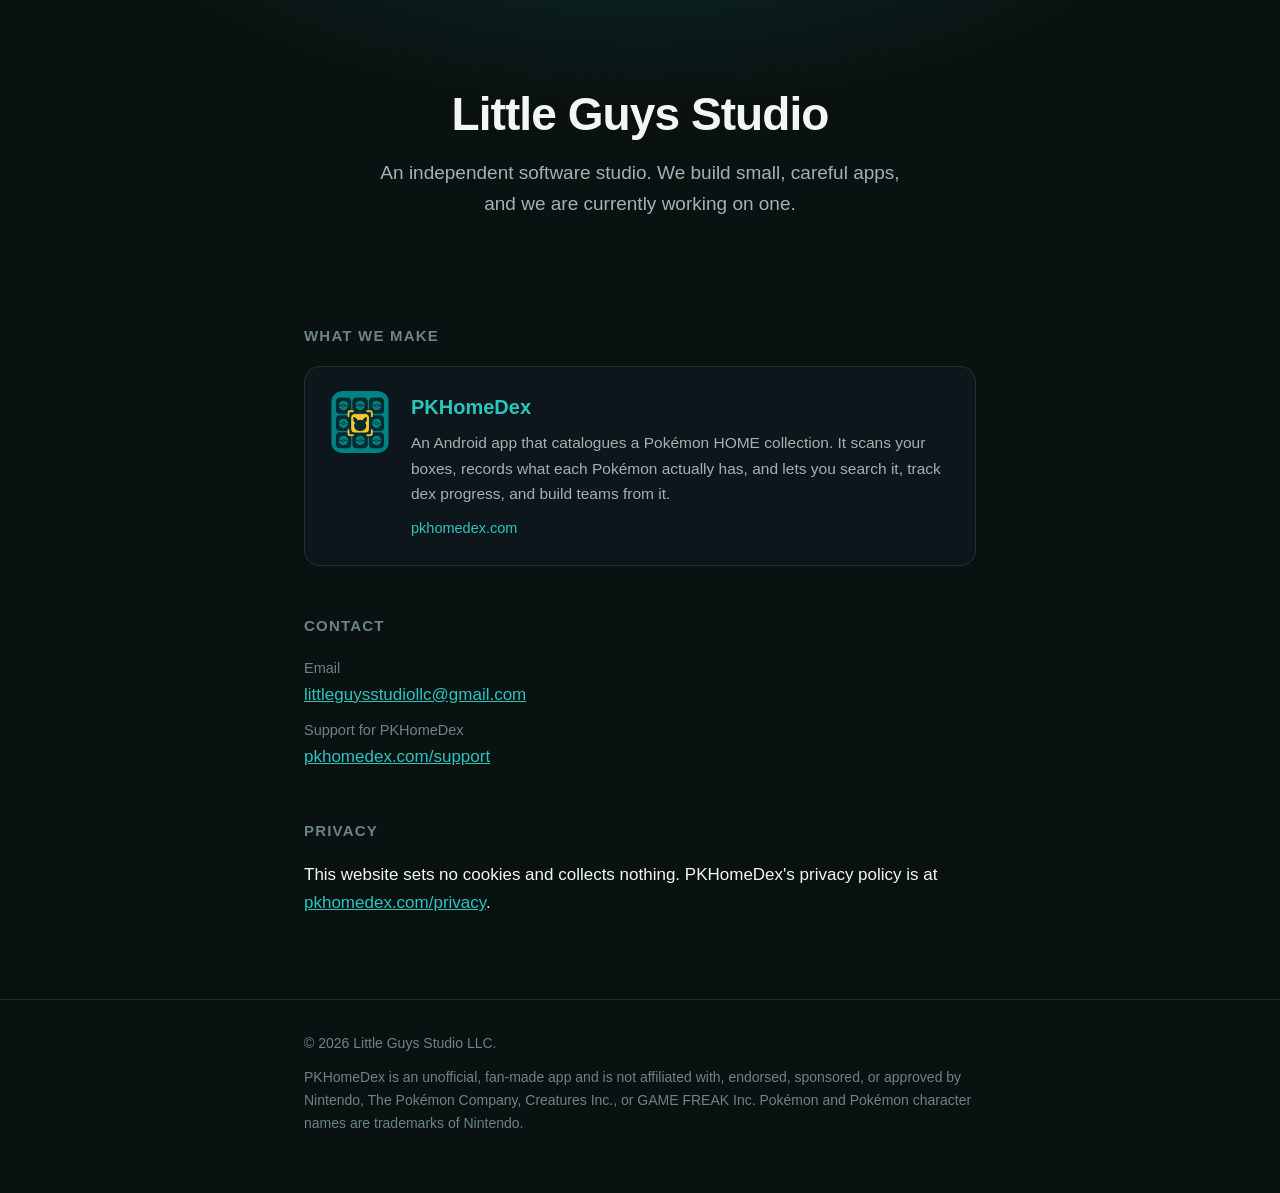
==== index.html @ dea00e98 "Initial site" ====
<!DOCTYPE html>
<html lang="en">
<head>
<meta charset="utf-8">
<meta name="viewport" content="width=device-width, initial-scale=1">
<title>Little Guys Studio</title>
<meta name="description" content="Little Guys Studio LLC is an independent software studio. We make PKHomeDex, an Android app for cataloguing a Pokémon HOME collection.">
<link rel="stylesheet" href="assets/style.css">
</head>
<body>

<header class="masthead">
  <div class="wrap">
    <h1>Little Guys Studio</h1>
    <p>
      An independent software studio. We build small, careful apps, and we are
      currently working on one.
    </p>
  </div>
</header>

<main>
  <div class="wrap">

    <h2>What we make</h2>

    <a class="product" href="https://pkhomedex.com">
      <img src="assets/pkhomedex-icon.png" alt="">
      <span>
        <h3>PKHomeDex</h3>
        <p>
          An Android app that catalogues a Pokémon HOME collection. It scans
          your boxes, records what each Pokémon actually has, and lets you
          search it, track dex progress, and build teams from it.
        </p>
        <span class="go">pkhomedex.com</span>
      </span>
    </a>

    <h2>Contact</h2>

    <div class="contact">
      <p>
        <span class="label">Email</span>
        <a href="mailto:littleguysstudiollc@gmail.com">littleguysstudiollc@gmail.com</a>
      </p>
      <p>
        <span class="label">Support for PKHomeDex</span>
        <a href="https://pkhomedex.com/support">pkhomedex.com/support</a>
      </p>
      <!--
        Play's organization verification checks that this site matches the
        business registration. Add the LLC's registered mailing address here
        before submitting for verification:

        <p>
          <span class="label">Mailing address</span>
          Little Guys Studio LLC<br>
          [street]<br>
          [city, state ZIP]<br>
          United States
        </p>
      -->
    </div>

    <h2>Privacy</h2>
    <div class="contact">
      <p>
        This website sets no cookies and collects nothing. PKHomeDex's privacy
        policy is at
        <a href="https://pkhomedex.com/privacy">pkhomedex.com/privacy</a>.
      </p>
    </div>

  </div>
</main>

<footer>
  <div class="wrap">
    <p>
      &copy; <span data-current-year>2026</span> Little Guys Studio LLC.
    </p>
    <p>
      PKHomeDex is an unofficial, fan-made app and is not affiliated with,
      endorsed, sponsored, or approved by Nintendo, The Pokémon Company,
      Creatures Inc., or GAME FREAK Inc. Pokémon and Pokémon character names are
      trademarks of Nintendo.
    </p>
  </div>
</footer>

<script src="assets/site.js"></script>

</body>
</html>
---- assets/style.css ----
/* Little Guys Studio — company site.
   Shares the PKHomeDex palette so the two sites read as one outfit. */

:root {
  --teal: #14b8a6;
  --teal-bright: #2cc5be;
  --bg: #0a1211;
  --surface: #0d161b;
  --hairline: rgba(255, 255, 255, 0.10);
  --ink: #f2f7f5;
  --muted: #9fb4b1;
  --faint: #6d8481;
}

* { box-sizing: border-box; }

html { -webkit-text-size-adjust: 100%; }

body {
  margin: 0;
  background: var(--bg);
  color: var(--ink);
  font-family: -apple-system, BlinkMacSystemFont, "Segoe UI", Roboto,
    "Helvetica Neue", Arial, sans-serif;
  font-size: 17px;
  line-height: 1.65;
  display: flex;
  flex-direction: column;
  min-height: 100vh;
}

.wrap {
  width: 100%;
  max-width: 720px;
  margin: 0 auto;
  padding: 0 24px;
}

a { color: var(--teal-bright); }
a:hover { color: var(--teal); }

/* ---- masthead ---- */

.masthead {
  padding: 88px 0 56px;
  background:
    radial-gradient(760px 320px at 50% -120px, rgba(20, 184, 166, 0.16), transparent 70%);
  text-align: center;
}

.masthead h1 {
  margin: 0 0 16px;
  font-size: clamp(32px, 6vw, 46px);
  letter-spacing: -0.02em;
  line-height: 1.15;
}

.masthead p {
  margin: 0 auto;
  max-width: 540px;
  color: var(--muted);
  font-size: clamp(17px, 2.2vw, 19px);
}

/* ---- main ---- */

main { flex: 1 0 auto; padding-bottom: 72px; }

h2 {
  font-size: 15px;
  letter-spacing: 0.08em;
  text-transform: uppercase;
  color: var(--faint);
  margin: 48px 0 18px;
  font-weight: 600;
}

/* ---- product card ---- */

.product {
  display: flex;
  gap: 20px;
  align-items: flex-start;
  background: var(--surface);
  border: 1px solid var(--hairline);
  border-radius: 16px;
  padding: 24px;
  text-decoration: none;
  color: inherit;
}

.product:hover { border-color: var(--teal); }

.product img {
  width: 62px;
  height: 62px;
  border-radius: 14px;
  flex: none;
}

.product h3 {
  margin: 0 0 6px;
  font-size: 20px;
  color: var(--teal-bright);
}

.product p {
  margin: 0;
  color: var(--muted);
  font-size: 15.5px;
}

.product .go {
  margin-top: 10px;
  font-size: 14.5px;
  color: var(--teal-bright);
  display: block;
}

/* ---- contact ---- */

.contact p { margin: 0 0 10px; }

.contact .label {
  color: var(--faint);
  font-size: 14.5px;
  display: block;
}

/* ---- footer ---- */

footer {
  flex: none;
  border-top: 1px solid var(--hairline);
  padding: 32px 0 48px;
  color: var(--faint);
  font-size: 14px;
}

footer p { margin: 0 0 10px; }

@media (max-width: 560px) {
  body { font-size: 16px; }
  .masthead { padding: 60px 0 40px; }
  .product { flex-direction: column; gap: 16px; }
}
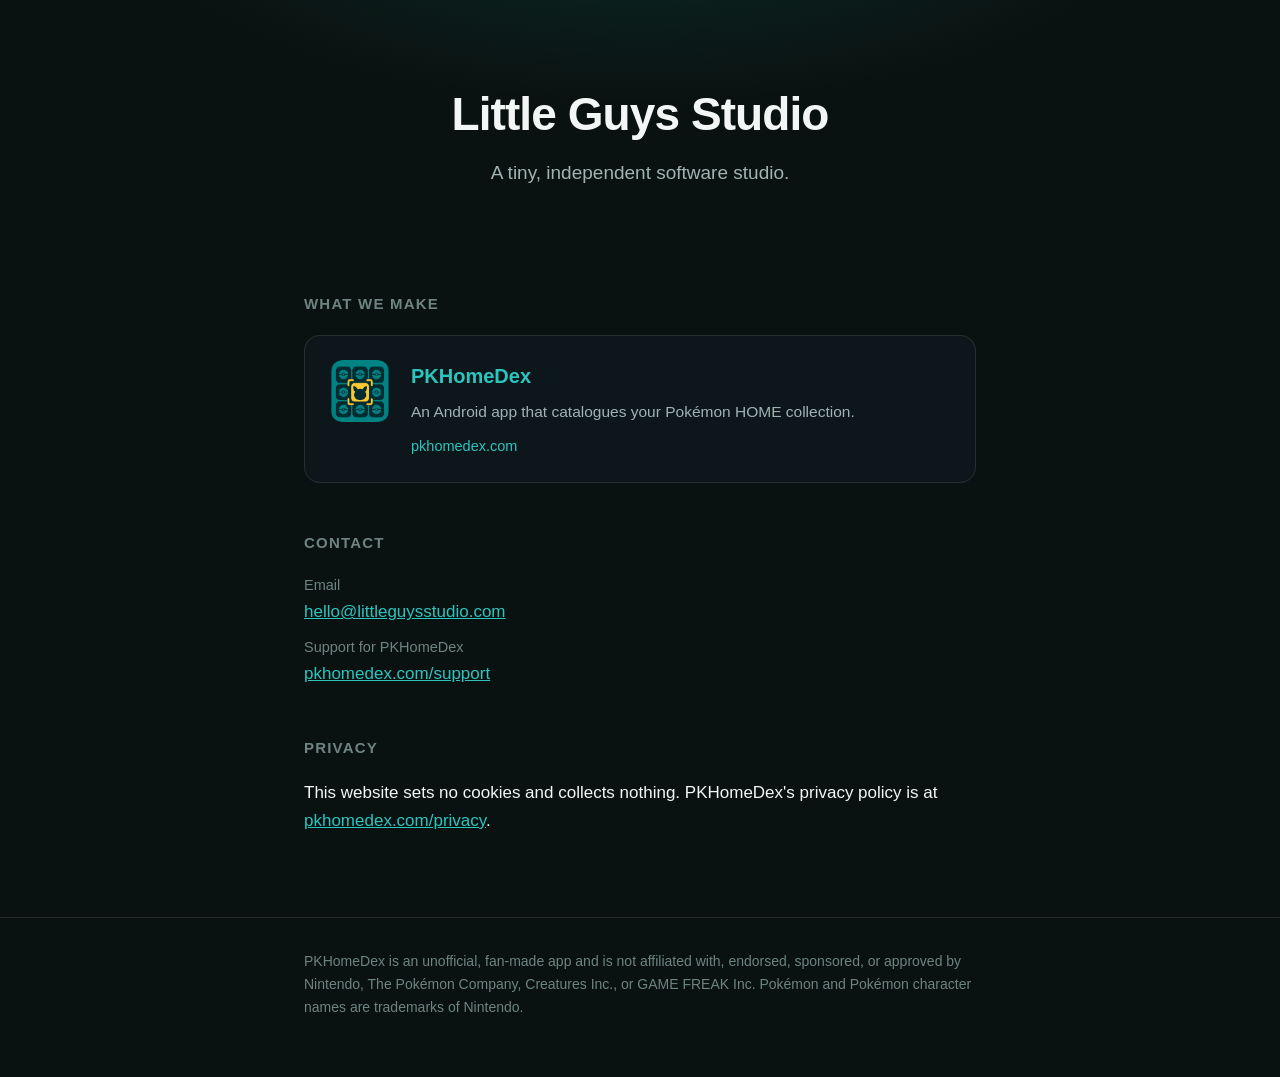
==== commit b73ec562: "Drop the copyright line, use hello@littleguysstudio.com The notice sat directly above the Nintendo a" ====
--- a/index.html
+++ b/index.html
@@ -13,8 +13,7 @@
   <div class="wrap">
     <h1>Little Guys Studio</h1>
     <p>
-      An independent software studio. We build small, careful apps, and we are
-      currently working on one.
+      A tiny, independent software studio.
     </p>
   </div>
 </header>
@@ -29,9 +28,7 @@
       <span>
         <h3>PKHomeDex</h3>
         <p>
-          An Android app that catalogues a Pokémon HOME collection. It scans
-          your boxes, records what each Pokémon actually has, and lets you
-          search it, track dex progress, and build teams from it.
+          An Android app that catalogues your Pokémon HOME collection.
         </p>
         <span class="go">pkhomedex.com</span>
       </span>
@@ -42,7 +39,7 @@
     <div class="contact">
       <p>
         <span class="label">Email</span>
-        <a href="mailto:littleguysstudiollc@gmail.com">littleguysstudiollc@gmail.com</a>
+        <a href="mailto:hello@littleguysstudio.com">hello@littleguysstudio.com</a>
       </p>
       <p>
         <span class="label">Support for PKHomeDex</span>
@@ -78,9 +75,6 @@
 <footer>
   <div class="wrap">
     <p>
-      &copy; <span data-current-year>2026</span> Little Guys Studio LLC.
-    </p>
-    <p>
       PKHomeDex is an unofficial, fan-made app and is not affiliated with,
       endorsed, sponsored, or approved by Nintendo, The Pokémon Company,
       Creatures Inc., or GAME FREAK Inc. Pokémon and Pokémon character names are
@@ -89,7 +83,5 @@
   </div>
 </footer>
 
-<script src="assets/site.js"></script>
-
 </body>
 </html>
